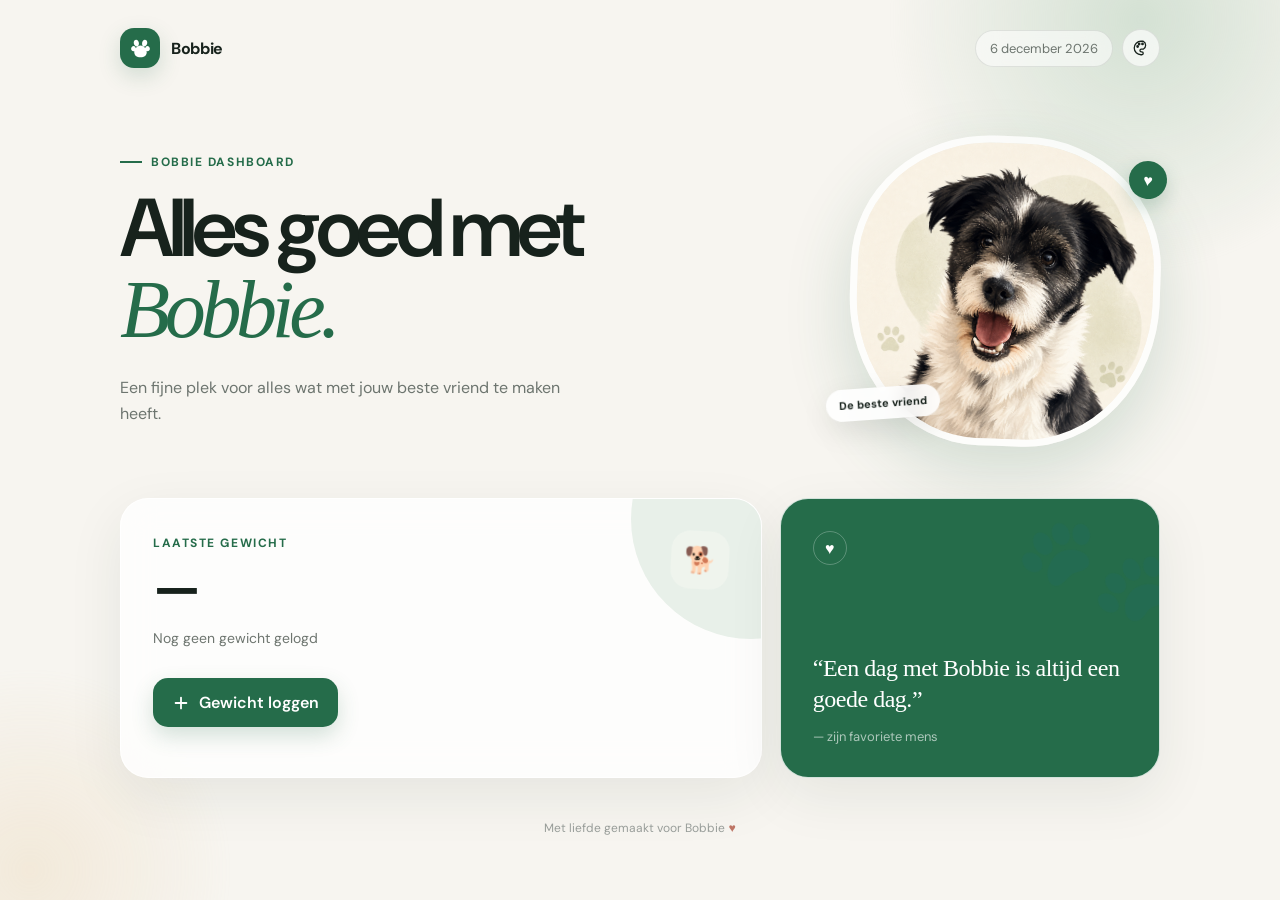
==== index.html @ 93ce0c57 "Launch Bobbie Dashboard" ====
<!doctype html>
<html lang="nl">
  <head>
    <meta charset="UTF-8" />
    <meta name="viewport" content="width=device-width, initial-scale=1.0" />
    <meta name="theme-color" content="#f4f1eb" />
    <title>Bobbie Dashboard</title>
    <link rel="preconnect" href="https://fonts.googleapis.com" />
    <link rel="preconnect" href="https://fonts.gstatic.com" crossorigin />
    <link href="https://fonts.googleapis.com/css2?family=DM+Sans:wght@400;500;600;700&display=swap" rel="stylesheet" />
    <link rel="stylesheet" href="styles.css" />
  </head>
  <body>
    <div class="ambient ambient-one"></div>
    <div class="ambient ambient-two"></div>

    <main class="app-shell">
      <nav class="topbar">
        <a class="brand" href="#" aria-label="Bobbie Dashboard home">
          <span class="brand-mark" aria-hidden="true">
            <svg viewBox="0 0 48 48" role="img"><path d="M17 20c-3 0-6-3.5-6-7.2C11 9.5 13 7 15.6 7c3.1 0 5.4 3.4 5.4 7.2 0 3.2-1.7 5.8-4 5.8Zm14 0c-3 0-4-2.6-4-5.8C27 10.4 29.3 7 32.4 7 35 7 37 9.5 37 12.8 37 16.5 34 20 31 20Zm-20.4 9.3c-2.6 0-4.6-2-4.6-4.8S8 19 10.7 19c2.5 0 4.3 2.6 4.3 5.4 0 2.8-1.8 4.9-4.4 4.9Zm26.8 0c-2.6 0-4.4-2.1-4.4-4.9 0-2.8 1.8-5.4 4.3-5.4 2.7 0 4.7 2.7 4.7 5.5s-2 4.8-4.6 4.8ZM24 18c6.4 0 12 7.2 12 13.3 0 5.8-4.6 9.7-12 9.7s-12-3.9-12-9.7C12 25.2 17.6 18 24 18Z" /></svg>
          </span>
          <span>Bobbie</span>
        </a>
        <div class="nav-actions">
          <span class="date-chip" id="today"></span>
          <div class="theme-picker">
            <button class="theme-toggle" id="themeToggle" type="button" aria-label="Kleurthema kiezen" aria-expanded="false">
              <svg viewBox="0 0 24 24" aria-hidden="true"><path d="M12 3a9 9 0 1 0 0 18h1.1a1.9 1.9 0 0 0 0-3.8h-.7a1.8 1.8 0 0 1 0-3.6H15A6 6 0 0 0 15 3h-3Z"/><circle cx="7.5" cy="10" r="1"/><circle cx="9.5" cy="6.8" r="1"/><circle cx="14" cy="6.5" r="1"/></svg>
            </button>
            <div class="theme-menu" id="themeMenu" role="menu" aria-label="Kleurthema's">
              <span>Kies je sfeer</span>
              <button class="theme-option active" data-theme="sage" style="--swatch:#256c4a" type="button"><i></i>Salie</button>
              <button class="theme-option" data-theme="ocean" style="--swatch:#376ca5" type="button"><i></i>Oceaan</button>
              <button class="theme-option" data-theme="rose" style="--swatch:#a95d68" type="button"><i></i>Roos</button>
              <button class="theme-option" data-theme="sunset" style="--swatch:#b8663e" type="button"><i></i>Zonsondergang</button>
              <button class="theme-option" data-theme="midnight" style="--swatch:#5b557e" type="button"><i></i>Middernacht</button>
            </div>
          </div>
        </div>
      </nav>

      <section class="hero">
        <div class="hero-copy">
          <div class="eyebrow"><span></span> Bobbie Dashboard</div>
          <h1>Alles goed met<br /><em>Bobbie.</em></h1>
          <p>Een fijne plek voor alles wat met jouw beste vriend te maken heeft.</p>
        </div>
        <div class="bobbie-portrait-wrap">
          <span class="portrait-tag">De beste vriend</span>
          <img class="bobbie-portrait" src="assets/bobbie-portrait.png" alt="Geïllustreerd portret van Bobbie" />
          <span class="portrait-heart" aria-hidden="true">♥</span>
        </div>
      </section>

      <section class="dashboard-grid" aria-label="Dashboard">
        <article class="weight-card">
          <div class="card-top">
            <div>
              <span class="label">Laatste gewicht</span>
              <div class="weight-value"><strong id="latestWeight">—</strong><span id="weightUnit"></span></div>
            </div>
            <div class="dog-badge" aria-hidden="true">🐕</div>
          </div>
          <p class="weight-meta" id="weightMeta">Nog geen gewicht gelogd</p>
          <button class="primary-button" id="openWeight" type="button">
            <svg viewBox="0 0 20 20" aria-hidden="true"><path d="M10 4v12M4 10h12" /></svg>
            Gewicht loggen
          </button>
        </article>

        <article class="quote-card">
          <div class="quote-icon">♥</div>
          <blockquote>“Een dag met Bobbie is altijd een goede dag.”</blockquote>
          <span>— zijn favoriete mens</span>
        </article>
      </section>

      <section class="history-section" id="historySection" hidden>
        <div class="section-heading">
          <div>
            <span class="label">Voortgang</span>
            <h2>Recente metingen</h2>
          </div>
          <button class="text-button" id="clearHistory" type="button">Wis alles</button>
        </div>
        <div class="history-list" id="historyList"></div>
      </section>

      <footer>Met liefde gemaakt voor Bobbie <span>♥</span></footer>
    </main>

    <dialog id="weightDialog">
      <form method="dialog" id="weightForm">
        <button class="close-button" id="closeDialog" type="button" aria-label="Sluiten">×</button>
        <div class="modal-icon">🐾</div>
        <span class="label">Nieuwe meting</span>
        <h2>Hoeveel weegt Bobbie?</h2>
        <p>Vul zijn huidige gewicht in.</p>
        <label class="weight-input-wrap">
          <input id="weightInput" name="weight" type="number" min="0.1" max="150" step="0.1" inputmode="decimal" placeholder="0,0" required />
          <span>kg</span>
        </label>
        <div class="form-error" id="formError" aria-live="polite"></div>
        <button class="primary-button save-button" type="submit">Meting opslaan</button>
      </form>
    </dialog>

    <div class="toast" id="toast" role="status">Gewicht opgeslagen ✓</div>
    <script src="app.js"></script>
  </body>
</html>
---- styles.css ----
:root {
  color-scheme: light;
  --ink: #17221c;
  --muted: #6d756f;
  --green: #256c4a;
  --green-dark: #174d34;
  --cream: #f5f2ec;
  --page: #f7f5f0;
  --accent-soft: #e8f0e9;
  --accent-rgb: 37, 108, 74;
  --line: rgba(23, 34, 28, 0.1);
  font-family: "DM Sans", -apple-system, BlinkMacSystemFont, "Segoe UI", sans-serif;
}

* { box-sizing: border-box; }

html[data-theme="ocean"] { --green:#376ca5; --green-dark:#28547f; --accent-soft:#e4edf6; --accent-rgb:55,108,165; --page:#f4f6f8; }
html[data-theme="rose"] { --green:#a95d68; --green-dark:#84434d; --accent-soft:#f4e6e8; --accent-rgb:169,93,104; --page:#faf5f5; }
html[data-theme="sunset"] { --green:#b8663e; --green-dark:#8b4b2e; --accent-soft:#f6e8de; --accent-rgb:184,102,62; --page:#faf6f1; }
html[data-theme="midnight"] { --green:#5b557e; --green-dark:#403b60; --accent-soft:#eae8f2; --accent-rgb:91,85,126; --page:#f6f5f8; }

body {
  margin: 0;
  min-height: 100vh;
  color: var(--ink);
  background: var(--page);
  transition: background .35s ease;
  overflow-x: hidden;
}

button, input { font: inherit; }
button { cursor: pointer; }

.ambient { position: fixed; border-radius: 50%; filter: blur(2px); pointer-events: none; z-index: -1; }
.ambient-one { width: 520px; height: 520px; top: -240px; right: -120px; background: radial-gradient(circle, rgba(180, 207, 186, .52), transparent 68%); }
.ambient-two { width: 420px; height: 420px; left: -180px; bottom: -180px; background: radial-gradient(circle, rgba(229, 196, 145, .23), transparent 68%); }

.app-shell { width: min(1040px, calc(100% - 40px)); margin: 0 auto; padding: 28px 0 32px; }
.topbar { display: flex; align-items: center; justify-content: space-between; }
.brand { display: inline-flex; align-items: center; gap: 11px; color: var(--ink); text-decoration: none; font-weight: 700; letter-spacing: -.02em; }
.brand-mark { display: grid; place-items: center; width: 40px; height: 40px; border-radius: 14px; background: var(--green); box-shadow: 0 8px 22px rgba(var(--accent-rgb), .18); transition: background .35s; }
.brand-mark svg { width: 25px; fill: white; }
.nav-actions { display:flex; align-items:center; gap:9px; }
.date-chip { padding: 9px 14px; border: 1px solid var(--line); background: rgba(255,255,255,.55); backdrop-filter: blur(12px); border-radius: 999px; color: var(--muted); font-size: 13px; }
.theme-picker { position:relative; }
.theme-toggle { width:38px; height:38px; display:grid; place-items:center; border:1px solid var(--line); border-radius:50%; color:var(--ink); background:rgba(255,255,255,.65); backdrop-filter:blur(12px); transition:.2s; }
.theme-toggle:hover { transform:rotate(12deg); background:white; }
.theme-toggle svg { width:18px; fill:none; stroke:currentColor; stroke-width:1.7; stroke-linecap:round; stroke-linejoin:round; }
.theme-menu { position:absolute; z-index:10; top:48px; right:0; width:190px; padding:10px; border:1px solid rgba(255,255,255,.9); border-radius:18px; background:rgba(255,255,255,.9); backdrop-filter:blur(20px); box-shadow:0 18px 50px rgba(27,39,32,.16); opacity:0; visibility:hidden; transform:translateY(-7px) scale(.97); transition:.2s ease; transform-origin:top right; }
.theme-menu.open { opacity:1; visibility:visible; transform:none; }
.theme-menu > span { display:block; padding:7px 9px 8px; color:var(--muted); font-size:10px; font-weight:700; letter-spacing:.1em; text-transform:uppercase; }
.theme-option { width:100%; display:flex; align-items:center; gap:10px; border:0; border-radius:11px; padding:9px; background:transparent; color:var(--ink); font-size:13px; text-align:left; }
.theme-option:hover, .theme-option.active { background:#f3f3ef; }
.theme-option i { width:16px; height:16px; border-radius:50%; background:var(--swatch); box-shadow:inset 0 0 0 2px rgba(255,255,255,.55); }

.hero { padding: 68px 0 52px; display:grid; grid-template-columns:1fr 330px; align-items:center; gap:55px; }
.eyebrow, .label { color: var(--green); font-size: 12px; text-transform: uppercase; letter-spacing: .13em; font-weight: 700; }
.eyebrow { display: flex; align-items: center; gap: 9px; margin-bottom: 18px; }
.eyebrow span { width: 22px; height: 2px; background: var(--green); }
.hero h1 { margin: 0; font-size: clamp(48px, 8vw, 82px); line-height: .98; letter-spacing: -.065em; font-weight: 600; }
.hero h1 em { color: var(--green); font-family: Georgia, serif; font-weight: 400; }
.hero p { margin: 25px 0 0; max-width: 480px; color: var(--muted); line-height: 1.65; font-size: 16px; }
.bobbie-portrait-wrap { position:relative; width:310px; justify-self:end; }
.bobbie-portrait { display:block; width:100%; aspect-ratio:1; object-fit:cover; border-radius:45% 45% 43% 43% / 42% 42% 48% 48%; box-shadow:0 25px 65px rgba(var(--accent-rgb),.18); transform:rotate(2deg); border:7px solid rgba(255,255,255,.75); }
.portrait-tag { position:absolute; z-index:2; left:-24px; bottom:27px; padding:9px 13px; background:rgba(255,255,255,.88); backdrop-filter:blur(10px); border-radius:999px; box-shadow:0 10px 30px rgba(0,0,0,.09); font-size:11px; font-weight:700; transform:rotate(-4deg); }
.portrait-heart { position:absolute; z-index:2; right:-7px; top:25px; display:grid; place-items:center; width:38px; height:38px; border-radius:50%; background:var(--green); color:white; box-shadow:0 8px 20px rgba(var(--accent-rgb),.25); transform:rotate(8deg); }

.dashboard-grid { display: grid; grid-template-columns: 1.35fr .8fr; gap: 18px; }
.weight-card, .quote-card, .history-section { border: 1px solid rgba(255,255,255,.8); box-shadow: 0 18px 55px rgba(31, 45, 37, .08); border-radius: 28px; }
.weight-card { position: relative; overflow: hidden; padding: 32px; background: rgba(255,255,255,.78); backdrop-filter: blur(18px); }
.weight-card::after { content: ""; position: absolute; width: 240px; height: 240px; border-radius: 50%; background: var(--accent-soft); right: -110px; top: -100px; z-index: -1; }
.card-top { display: flex; justify-content: space-between; align-items: flex-start; }
.weight-value { display: flex; align-items: baseline; gap: 9px; margin-top: 10px; }
.weight-value strong { font-size: 52px; letter-spacing: -.055em; line-height: 1; }
.weight-value span { color: var(--muted); font-size: 17px; }
.dog-badge { display: grid; place-items: center; width: 58px; height: 58px; border-radius: 19px; background: #eff4ed; font-size: 26px; transform: rotate(3deg); }
.weight-meta { margin: 15px 0 31px; color: var(--muted); font-size: 14px; }
.primary-button { border: 0; background: var(--green); color: white; border-radius: 15px; padding: 14px 19px; display: inline-flex; align-items: center; justify-content: center; gap: 9px; font-weight: 600; box-shadow: 0 9px 22px rgba(var(--accent-rgb),.2); transition: transform .2s ease, background .2s ease; }
.primary-button:hover { background: var(--green-dark); transform: translateY(-2px); }
.primary-button:active { transform: translateY(0); }
.primary-button svg { width: 18px; fill: none; stroke: currentColor; stroke-width: 2; stroke-linecap: round; }

.quote-card { min-height: 280px; padding: 32px; display: flex; flex-direction: column; justify-content: flex-end; background: var(--green); color: white; position: relative; overflow: hidden; }
.quote-card::before { content: "🐾"; position: absolute; right: -10px; top: -8px; font-size: 120px; opacity: .06; transform: rotate(-18deg); }
.quote-icon { display: grid; place-items: center; width: 34px; height: 34px; border: 1px solid rgba(255,255,255,.25); border-radius: 50%; margin-bottom: auto; }
.quote-card blockquote { margin: 24px 0 13px; font-family: Georgia, serif; font-size: 24px; line-height: 1.3; letter-spacing: -.02em; }
.quote-card > span { color: rgba(255,255,255,.62); font-size: 13px; }

.history-section { margin-top: 18px; padding: 28px 32px; background: rgba(255,255,255,.7); }
.section-heading { display: flex; align-items: flex-end; justify-content: space-between; margin-bottom: 20px; }
.section-heading h2 { margin: 5px 0 0; font-size: 24px; letter-spacing: -.035em; }
.text-button { border: 0; background: none; padding: 7px; color: #9a5d50; font-size: 13px; }
.history-list { display: grid; gap: 1px; background: var(--line); }
.history-row { display: flex; align-items: center; justify-content: space-between; padding: 15px 0; background: #faf9f6; }
.history-date { color: var(--muted); font-size: 14px; }
.history-weight { font-weight: 700; }

footer { padding: 42px 0 6px; text-align: center; color: #9a9f9b; font-size: 12px; }
footer span { color: #bf7666; }

dialog { width: min(440px, calc(100% - 32px)); border: 0; border-radius: 27px; padding: 0; color: var(--ink); box-shadow: 0 30px 100px rgba(20,34,27,.27); }
dialog::backdrop { background: rgba(22, 32, 27, .4); backdrop-filter: blur(8px); }
dialog[open] { animation: pop .25s ease-out; }
dialog form { position: relative; padding: 36px; text-align: center; }
.close-button { position: absolute; top: 16px; right: 16px; border: 0; border-radius: 50%; width: 34px; height: 34px; color: var(--muted); background: #f1f1ed; font-size: 22px; line-height: 1; }
.modal-icon { display: grid; place-items: center; width: 58px; height: 58px; margin: 0 auto 18px; background: #eaf1e9; border-radius: 20px; font-size: 26px; }
dialog h2 { margin: 7px 0 8px; letter-spacing: -.04em; font-size: 29px; }
dialog p { color: var(--muted); margin: 0 0 24px; font-size: 14px; }
.weight-input-wrap { display: flex; align-items: center; padding: 0 20px; border: 1.5px solid #dadfd9; border-radius: 17px; background: #fafbf9; transition: border .2s, box-shadow .2s; }
.weight-input-wrap:focus-within { border-color: var(--green); box-shadow: 0 0 0 4px rgba(37,108,74,.09); }
.weight-input-wrap input { width: 100%; border: 0; outline: 0; background: transparent; padding: 17px 0; font-size: 25px; font-weight: 600; color: var(--ink); }
.weight-input-wrap span { color: var(--muted); }
.form-error { min-height: 27px; padding-top: 7px; color: #a4483a; font-size: 12px; text-align: left; }
.save-button { width: 100%; }
.toast { position: fixed; left: 50%; bottom: 28px; transform: translate(-50%, 100px); opacity: 0; padding: 12px 18px; border-radius: 13px; background: var(--ink); color: white; font-size: 13px; box-shadow: 0 15px 40px rgba(0,0,0,.2); transition: .35s ease; }
.toast.show { opacity: 1; transform: translate(-50%, 0); }

@keyframes pop { from { opacity: 0; transform: translateY(12px) scale(.97); } }

@media (max-width: 720px) {
  .app-shell { width: min(100% - 28px, 1040px); padding-top: 18px; }
  .hero { padding: 55px 4px 45px; grid-template-columns:1fr; gap:36px; }
  .hero h1 { font-size: clamp(46px, 15vw, 64px); }
  .bobbie-portrait-wrap { width:min(75vw,290px); justify-self:center; }
  .dashboard-grid { grid-template-columns: 1fr; }
  .weight-card, .quote-card { padding: 25px; border-radius: 24px; }
  .quote-card { min-height: 240px; }
  .date-chip { display: none; }
  .history-section { padding: 24px; }
  dialog form { padding: 34px 24px 25px; }
}

@media (prefers-reduced-motion: reduce) { *, *::before, *::after { scroll-behavior: auto !important; transition: none !important; animation: none !important; } }
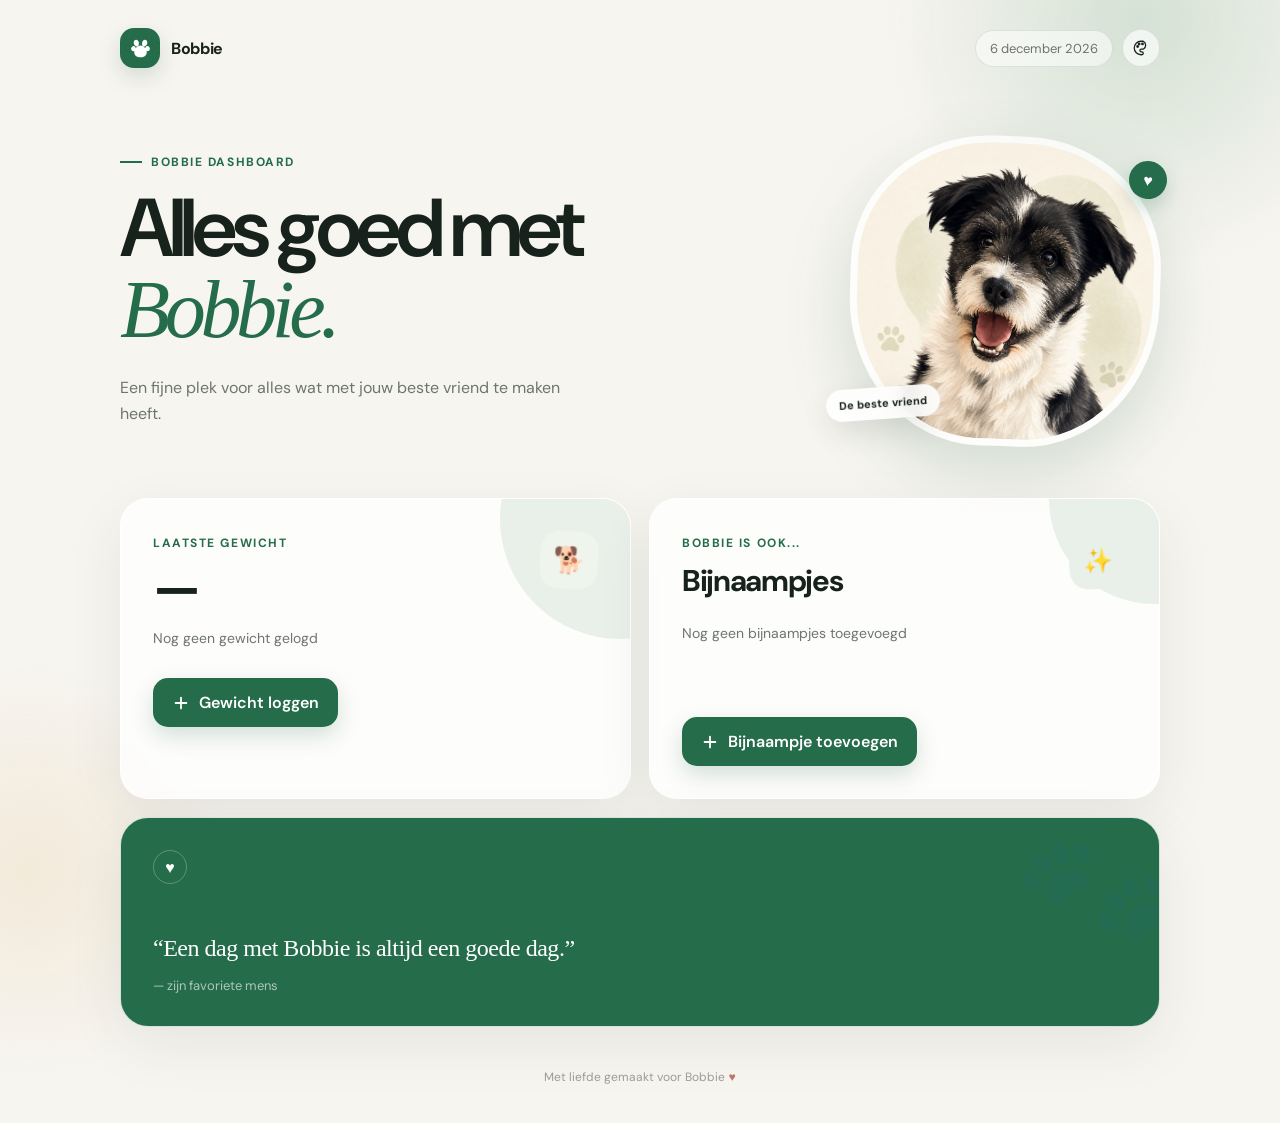
==== commit c81b702b: "Add Bobbie nicknames and entry deletion" ====
--- a/index.html
+++ b/index.html
@@ -69,6 +69,23 @@
           </button>
         </article>
 
+        <article class="nickname-card">
+          <div class="card-top">
+            <div>
+              <span class="label">Bobbie is ook...</span>
+              <h2>Bijnaampjes</h2>
+            </div>
+            <div class="nickname-badge" aria-hidden="true">✨</div>
+          </div>
+          <div class="nickname-preview" id="nicknamePreview">
+            <p>Nog geen bijnaampjes toegevoegd</p>
+          </div>
+          <button class="primary-button" id="openNickname" type="button">
+            <svg viewBox="0 0 20 20" aria-hidden="true"><path d="M10 4v12M4 10h12" /></svg>
+            Bijnaampje toevoegen
+          </button>
+        </article>
+
         <article class="quote-card">
           <div class="quote-icon">♥</div>
           <blockquote>“Een dag met Bobbie is altijd een goede dag.”</blockquote>
@@ -106,6 +123,21 @@
       </form>
     </dialog>
 
+    <dialog id="nicknameDialog">
+      <form method="dialog" id="nicknameForm">
+        <button class="close-button" id="closeNicknameDialog" type="button" aria-label="Sluiten">×</button>
+        <div class="modal-icon">✨</div>
+        <span class="label">Een naam uit liefde</span>
+        <h2>Nieuw bijnaampje</h2>
+        <p>Hoe noemen jullie Bobbie nog meer?</p>
+        <label class="text-input-wrap">
+          <input id="nicknameInput" name="nickname" type="text" minlength="1" maxlength="30" autocomplete="off" placeholder="Bijv. Bobster" required />
+        </label>
+        <div class="form-error" id="nicknameError" aria-live="polite"></div>
+        <button class="primary-button save-button" type="submit">Bijnaampje bewaren</button>
+      </form>
+    </dialog>
+
     <div class="toast" id="toast" role="status">Gewicht opgeslagen ✓</div>
     <script src="app.js"></script>
   </body>
--- a/styles.css
+++ b/styles.css
@@ -65,8 +65,8 @@
 .portrait-tag { position:absolute; z-index:2; left:-24px; bottom:27px; padding:9px 13px; background:rgba(255,255,255,.88); backdrop-filter:blur(10px); border-radius:999px; box-shadow:0 10px 30px rgba(0,0,0,.09); font-size:11px; font-weight:700; transform:rotate(-4deg); }
 .portrait-heart { position:absolute; z-index:2; right:-7px; top:25px; display:grid; place-items:center; width:38px; height:38px; border-radius:50%; background:var(--green); color:white; box-shadow:0 8px 20px rgba(var(--accent-rgb),.25); transform:rotate(8deg); }
 
-.dashboard-grid { display: grid; grid-template-columns: 1.35fr .8fr; gap: 18px; }
-.weight-card, .quote-card, .history-section { border: 1px solid rgba(255,255,255,.8); box-shadow: 0 18px 55px rgba(31, 45, 37, .08); border-radius: 28px; }
+.dashboard-grid { display: grid; grid-template-columns: 1fr 1fr; gap: 18px; }
+.weight-card, .nickname-card, .quote-card, .history-section { border: 1px solid rgba(255,255,255,.8); box-shadow: 0 18px 55px rgba(31, 45, 37, .08); border-radius: 28px; }
 .weight-card { position: relative; overflow: hidden; padding: 32px; background: rgba(255,255,255,.78); backdrop-filter: blur(18px); }
 .weight-card::after { content: ""; position: absolute; width: 240px; height: 240px; border-radius: 50%; background: var(--accent-soft); right: -110px; top: -100px; z-index: -1; }
 .card-top { display: flex; justify-content: space-between; align-items: flex-start; }
@@ -74,13 +74,22 @@
 .weight-value strong { font-size: 52px; letter-spacing: -.055em; line-height: 1; }
 .weight-value span { color: var(--muted); font-size: 17px; }
 .dog-badge { display: grid; place-items: center; width: 58px; height: 58px; border-radius: 19px; background: #eff4ed; font-size: 26px; transform: rotate(3deg); }
+.nickname-card { position:relative; overflow:hidden; display:flex; flex-direction:column; padding:32px; background:rgba(255,255,255,.78); backdrop-filter:blur(18px); }
+.nickname-card::after { content:""; position:absolute; width:210px; height:210px; border-radius:50%; background:var(--accent-soft); right:-100px; top:-105px; z-index:-1; }
+.nickname-card h2 { margin:9px 0 0; font-size:30px; letter-spacing:-.045em; }
+.nickname-badge { display:grid; place-items:center; width:58px; height:58px; border-radius:19px; background:var(--accent-soft); font-size:24px; transform:rotate(-3deg); }
+.nickname-preview { min-height:79px; display:flex; align-items:flex-start; align-content:flex-start; flex-wrap:wrap; gap:7px; margin:20px 0 18px; }
+.nickname-preview p { margin:4px 0; color:var(--muted); font-size:14px; }
+.nickname-chip { display:inline-flex; align-items:center; gap:6px; padding:7px 10px; border-radius:999px; background:var(--accent-soft); color:var(--green-dark); font-size:13px; font-weight:600; }
+.nickname-chip button { display:grid; place-items:center; width:17px; height:17px; padding:0; border:0; border-radius:50%; background:rgba(var(--accent-rgb),.13); color:currentColor; font-size:13px; line-height:1; }
+.nickname-card .primary-button { align-self:flex-start; margin-top:auto; }
 .weight-meta { margin: 15px 0 31px; color: var(--muted); font-size: 14px; }
 .primary-button { border: 0; background: var(--green); color: white; border-radius: 15px; padding: 14px 19px; display: inline-flex; align-items: center; justify-content: center; gap: 9px; font-weight: 600; box-shadow: 0 9px 22px rgba(var(--accent-rgb),.2); transition: transform .2s ease, background .2s ease; }
 .primary-button:hover { background: var(--green-dark); transform: translateY(-2px); }
 .primary-button:active { transform: translateY(0); }
 .primary-button svg { width: 18px; fill: none; stroke: currentColor; stroke-width: 2; stroke-linecap: round; }
 
-.quote-card { min-height: 280px; padding: 32px; display: flex; flex-direction: column; justify-content: flex-end; background: var(--green); color: white; position: relative; overflow: hidden; }
+.quote-card { grid-column:1 / -1; min-height: 210px; padding: 32px; display: flex; flex-direction: column; justify-content: flex-end; background: var(--green); color: white; position: relative; overflow: hidden; }
 .quote-card::before { content: "🐾"; position: absolute; right: -10px; top: -8px; font-size: 120px; opacity: .06; transform: rotate(-18deg); }
 .quote-icon { display: grid; place-items: center; width: 34px; height: 34px; border: 1px solid rgba(255,255,255,.25); border-radius: 50%; margin-bottom: auto; }
 .quote-card blockquote { margin: 24px 0 13px; font-family: Georgia, serif; font-size: 24px; line-height: 1.3; letter-spacing: -.02em; }
@@ -92,6 +101,9 @@
 .text-button { border: 0; background: none; padding: 7px; color: #9a5d50; font-size: 13px; }
 .history-list { display: grid; gap: 1px; background: var(--line); }
 .history-row { display: flex; align-items: center; justify-content: space-between; padding: 15px 0; background: #faf9f6; }
+.history-actions { display:flex; align-items:center; gap:13px; }
+.delete-entry { display:grid; place-items:center; width:29px; height:29px; padding:0; border:0; border-radius:50%; background:#f0eeea; color:#9a5d50; font-size:18px; line-height:1; opacity:.7; transition:.2s; }
+.delete-entry:hover { opacity:1; background:#f3e5e1; transform:scale(1.05); }
 .history-date { color: var(--muted); font-size: 14px; }
 .history-weight { font-weight: 700; }
 
@@ -110,6 +122,9 @@
 .weight-input-wrap:focus-within { border-color: var(--green); box-shadow: 0 0 0 4px rgba(37,108,74,.09); }
 .weight-input-wrap input { width: 100%; border: 0; outline: 0; background: transparent; padding: 17px 0; font-size: 25px; font-weight: 600; color: var(--ink); }
 .weight-input-wrap span { color: var(--muted); }
+.text-input-wrap { display:flex; align-items:center; padding:0 18px; border:1.5px solid #dadfd9; border-radius:17px; background:#fafbf9; transition:border .2s, box-shadow .2s; }
+.text-input-wrap:focus-within { border-color:var(--green); box-shadow:0 0 0 4px rgba(var(--accent-rgb),.09); }
+.text-input-wrap input { width:100%; border:0; outline:0; background:transparent; padding:17px 0; font-size:17px; font-weight:600; color:var(--ink); }
 .form-error { min-height: 27px; padding-top: 7px; color: #a4483a; font-size: 12px; text-align: left; }
 .save-button { width: 100%; }
 .toast { position: fixed; left: 50%; bottom: 28px; transform: translate(-50%, 100px); opacity: 0; padding: 12px 18px; border-radius: 13px; background: var(--ink); color: white; font-size: 13px; box-shadow: 0 15px 40px rgba(0,0,0,.2); transition: .35s ease; }
@@ -123,7 +138,7 @@
   .hero h1 { font-size: clamp(46px, 15vw, 64px); }
   .bobbie-portrait-wrap { width:min(75vw,290px); justify-self:center; }
   .dashboard-grid { grid-template-columns: 1fr; }
-  .weight-card, .quote-card { padding: 25px; border-radius: 24px; }
+  .weight-card, .nickname-card, .quote-card { padding: 25px; border-radius: 24px; }
   .quote-card { min-height: 240px; }
   .date-chip { display: none; }
   .history-section { padding: 24px; }
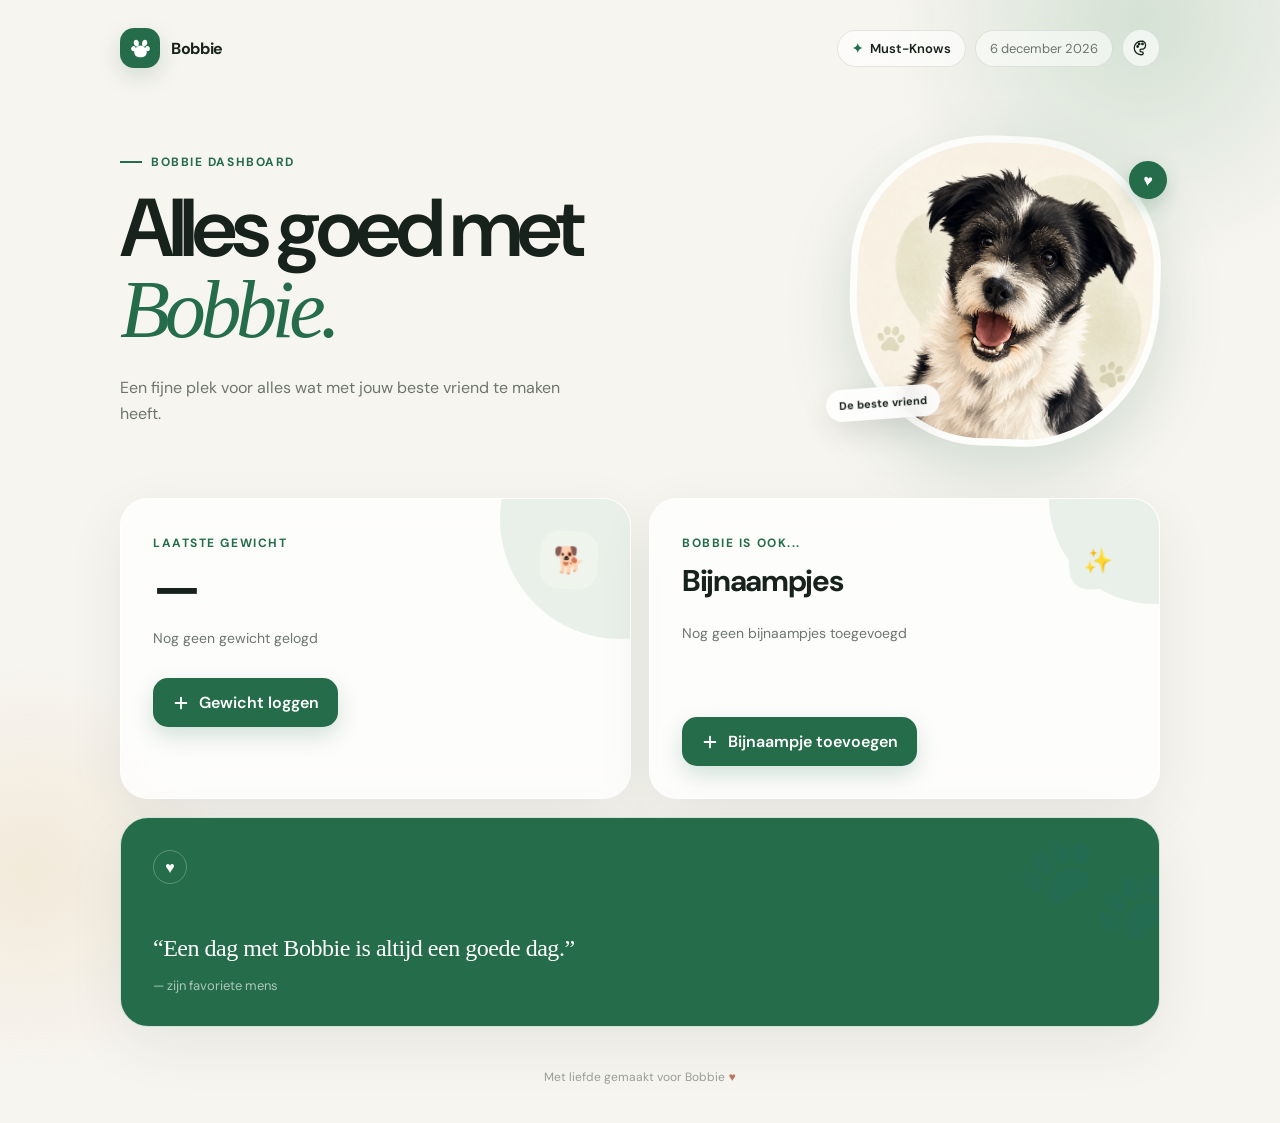
==== commit 4d89215c: "Add Bobbie Must-Knows page" ====
--- a/index.html
+++ b/index.html
@@ -23,6 +23,9 @@
           <span>Bobbie</span>
         </a>
         <div class="nav-actions">
+          <a class="must-knows-link" href="must-knows.html">
+            <span aria-hidden="true">✦</span> Must-Knows
+          </a>
           <span class="date-chip" id="today"></span>
           <div class="theme-picker">
             <button class="theme-toggle" id="themeToggle" type="button" aria-label="Kleurthema kiezen" aria-expanded="false">
--- a/styles.css
+++ b/styles.css
@@ -41,6 +41,10 @@
 .brand-mark { display: grid; place-items: center; width: 40px; height: 40px; border-radius: 14px; background: var(--green); box-shadow: 0 8px 22px rgba(var(--accent-rgb), .18); transition: background .35s; }
 .brand-mark svg { width: 25px; fill: white; }
 .nav-actions { display:flex; align-items:center; gap:9px; }
+.must-knows-link, .back-dashboard { display:inline-flex; align-items:center; gap:7px; padding:9px 14px; border:1px solid var(--line); border-radius:999px; background:rgba(255,255,255,.62); color:var(--ink); text-decoration:none; font-size:13px; font-weight:600; backdrop-filter:blur(12px); transition:.2s; }
+.must-knows-link:hover, .back-dashboard:hover { background:white; transform:translateY(-1px); }
+.must-knows-link span { color:var(--green); }
+.back-dashboard svg { width:16px; fill:none; stroke:currentColor; stroke-width:2; stroke-linecap:round; stroke-linejoin:round; }
 .date-chip { padding: 9px 14px; border: 1px solid var(--line); background: rgba(255,255,255,.55); backdrop-filter: blur(12px); border-radius: 999px; color: var(--muted); font-size: 13px; }
 .theme-picker { position:relative; }
 .theme-toggle { width:38px; height:38px; display:grid; place-items:center; border:1px solid var(--line); border-radius:50%; color:var(--ink); background:rgba(255,255,255,.65); backdrop-filter:blur(12px); transition:.2s; }
@@ -110,6 +114,51 @@
 footer { padding: 42px 0 6px; text-align: center; color: #9a9f9b; font-size: 12px; }
 footer span { color: #bf7666; }
 
+/* Must-Knows page */
+.must-hero { min-height:500px; display:grid; grid-template-columns:1fr 360px; align-items:center; gap:65px; padding:70px 0 85px; }
+.must-hero h1 { margin:16px 0 0; font-size:clamp(52px,8vw,80px); line-height:.98; letter-spacing:-.065em; font-weight:600; }
+.must-hero h1 em { color:var(--green); font-family:Georgia,serif; font-weight:400; }
+.must-hero p { max-width:470px; margin:23px 0 0; color:var(--muted); line-height:1.65; }
+.must-hero-image { position:relative; }
+.must-hero-image img { display:block; width:100%; aspect-ratio:1; object-fit:cover; border-radius:36px 70px 36px 70px; border:7px solid rgba(255,255,255,.75); box-shadow:0 28px 70px rgba(var(--accent-rgb),.2); transform:rotate(2deg); }
+.must-hero-image > span { position:absolute; left:-22px; bottom:24px; padding:10px 14px; border-radius:999px; background:var(--green); color:white; box-shadow:0 10px 30px rgba(var(--accent-rgb),.25); font-size:11px; font-weight:700; transform:rotate(-4deg); }
+.must-section { padding:78px 0; border-top:1px solid var(--line); }
+.must-section-heading { display:flex; align-items:flex-start; gap:22px; margin-bottom:34px; }
+.must-section-heading h2 { margin:5px 0 0; font-size:clamp(32px,5vw,48px); letter-spacing:-.05em; }
+.section-number { display:grid; place-items:center; width:45px; height:45px; flex:0 0 45px; border-radius:50%; background:var(--accent-soft); color:var(--green); font-size:12px; font-weight:700; }
+.command-grid { display:grid; grid-template-columns:repeat(4,1fr); gap:14px; }
+.command-card { position:relative; min-height:315px; padding:22px; overflow:hidden; border:1px solid rgba(255,255,255,.8); border-radius:25px; background:rgba(255,255,255,.74); box-shadow:0 15px 45px rgba(31,45,37,.065); }
+.gesture-icon { display:grid; place-items:center; height:148px; margin:-5px -5px 20px; border-radius:20px; background:var(--accent-soft); }
+.gesture-icon svg { width:95px; height:95px; fill:rgba(var(--accent-rgb),.08); stroke:var(--green); stroke-width:2.4; stroke-linecap:round; stroke-linejoin:round; }
+.gesture-icon .motion { fill:none; stroke-width:2; }
+.command-count { position:absolute; top:29px; right:30px; color:rgba(var(--accent-rgb),.45); font-size:10px; font-weight:700; }
+.command-card h3 { margin:0 0 7px; font-size:25px; letter-spacing:-.04em; }
+.command-card p { margin:0; color:var(--muted); font-size:13px; line-height:1.55; }
+.story-card { display:grid; grid-template-columns:210px 1fr; align-items:center; gap:35px; padding:34px; margin-bottom:15px; border-radius:28px; background:var(--green); color:white; box-shadow:0 18px 50px rgba(var(--accent-rgb),.17); }
+.story-card p { margin:0; color:rgba(255,255,255,.78); font-family:Georgia,serif; font-size:18px; line-height:1.62; }
+.story-accent { display:flex; flex-direction:column; align-items:center; gap:9px; font-size:12px; font-weight:700; text-transform:uppercase; letter-spacing:.1em; }
+.story-accent svg { width:28px; fill:none; stroke:white; stroke-width:1.5; transform:rotate(90deg); }
+.fact-grid { display:grid; grid-template-columns:repeat(4,1fr); gap:14px; }
+.fact-card { min-height:190px; display:flex; flex-direction:column; justify-content:flex-end; padding:25px; border-radius:24px; border:1px solid rgba(255,255,255,.8); background:rgba(255,255,255,.74); box-shadow:0 12px 36px rgba(31,45,37,.055); }
+.fact-card.fact-wide { grid-column:span 2; }
+.fact-icon { display:grid; place-items:center; width:43px; height:43px; margin-bottom:auto; border-radius:14px; background:var(--accent-soft); font-size:19px; }
+.fact-card strong { margin-top:7px; font-size:18px; letter-spacing:-.025em; }
+.fact-card p { margin:7px 0 0; color:var(--muted); font-size:12px; line-height:1.5; }
+.adventure-card { position:relative; min-height:390px; overflow:hidden; border-radius:31px; background:#e7e8df; box-shadow:0 20px 60px rgba(31,45,37,.09); }
+.mountains { position:absolute; inset:auto 0 0; height:70%; opacity:.65; }
+.mountains svg { width:100%; height:100%; }
+.mountains path:first-child { fill:var(--green); opacity:.35; }
+.mountains path:last-child { fill:white; opacity:.72; }
+.adventure-content { position:relative; z-index:1; display:grid; grid-template-columns:55px 1fr; gap:19px; max-width:690px; padding:43px; }
+.adventure-pin { display:grid; place-items:center; width:50px; height:50px; border-radius:17px; background:white; color:var(--green); font-size:26px; box-shadow:0 10px 25px rgba(0,0,0,.08); }
+.adventure-content h3 { margin:7px 0 12px; font-size:36px; letter-spacing:-.05em; }
+.adventure-content p { margin:0; color:#56615a; line-height:1.65; }
+.destination-tags { position:absolute; z-index:2; right:28px; bottom:25px; display:flex; gap:7px; }
+.destination-tags span { padding:8px 11px; border-radius:999px; background:rgba(255,255,255,.76); backdrop-filter:blur(10px); color:var(--green-dark); font-size:11px; font-weight:700; }
+.bottom-back { display:flex; width:max-content; align-items:center; gap:10px; margin:55px auto 0; color:var(--ink); text-decoration:none; font-size:14px; font-weight:600; }
+.bottom-back span { display:grid; place-items:center; width:33px; height:33px; border:1px solid var(--line); border-radius:50%; background:white; transition:.2s; }
+.bottom-back:hover span { transform:translateX(-3px); background:var(--accent-soft); }
+
 dialog { width: min(440px, calc(100% - 32px)); border: 0; border-radius: 27px; padding: 0; color: var(--ink); box-shadow: 0 30px 100px rgba(20,34,27,.27); }
 dialog::backdrop { background: rgba(22, 32, 27, .4); backdrop-filter: blur(8px); }
 dialog[open] { animation: pop .25s ease-out; }
@@ -141,8 +190,33 @@
   .weight-card, .nickname-card, .quote-card { padding: 25px; border-radius: 24px; }
   .quote-card { min-height: 240px; }
   .date-chip { display: none; }
+  .must-knows-link { padding:9px 11px; font-size:0; }
+  .must-knows-link span { font-size:15px; }
   .history-section { padding: 24px; }
   dialog form { padding: 34px 24px 25px; }
+  .must-hero { min-height:0; grid-template-columns:1fr; gap:38px; padding:58px 3px 65px; }
+  .must-hero h1 { font-size:clamp(49px,15vw,66px); }
+  .must-hero-image { width:min(82vw,330px); justify-self:center; }
+  .command-grid { grid-template-columns:1fr 1fr; }
+  .command-card { min-height:280px; }
+  .story-card { grid-template-columns:1fr; text-align:center; padding:29px 24px; }
+  .story-accent { flex-direction:row; justify-content:center; }
+  .story-accent svg { transform:none; }
+  .fact-grid { grid-template-columns:1fr 1fr; }
+  .fact-card.fact-wide { grid-column:span 2; }
+  .adventure-content { grid-template-columns:1fr; padding:30px 25px; }
+  .adventure-content h3 { font-size:30px; }
+  .destination-tags { left:25px; right:auto; flex-wrap:wrap; }
+  .back-dashboard { font-size:0; padding:9px 11px; }
+  .back-dashboard svg { width:17px; }
+}
+
+@media (max-width:440px) {
+  .command-grid { grid-template-columns:1fr; }
+  .command-card { min-height:0; }
+  .fact-grid { grid-template-columns:1fr; }
+  .fact-card.fact-wide { grid-column:auto; }
+  .must-section { padding:58px 0; }
 }
 
 @media (prefers-reduced-motion: reduce) { *, *::before, *::after { scroll-behavior: auto !important; transition: none !important; animation: none !important; } }
